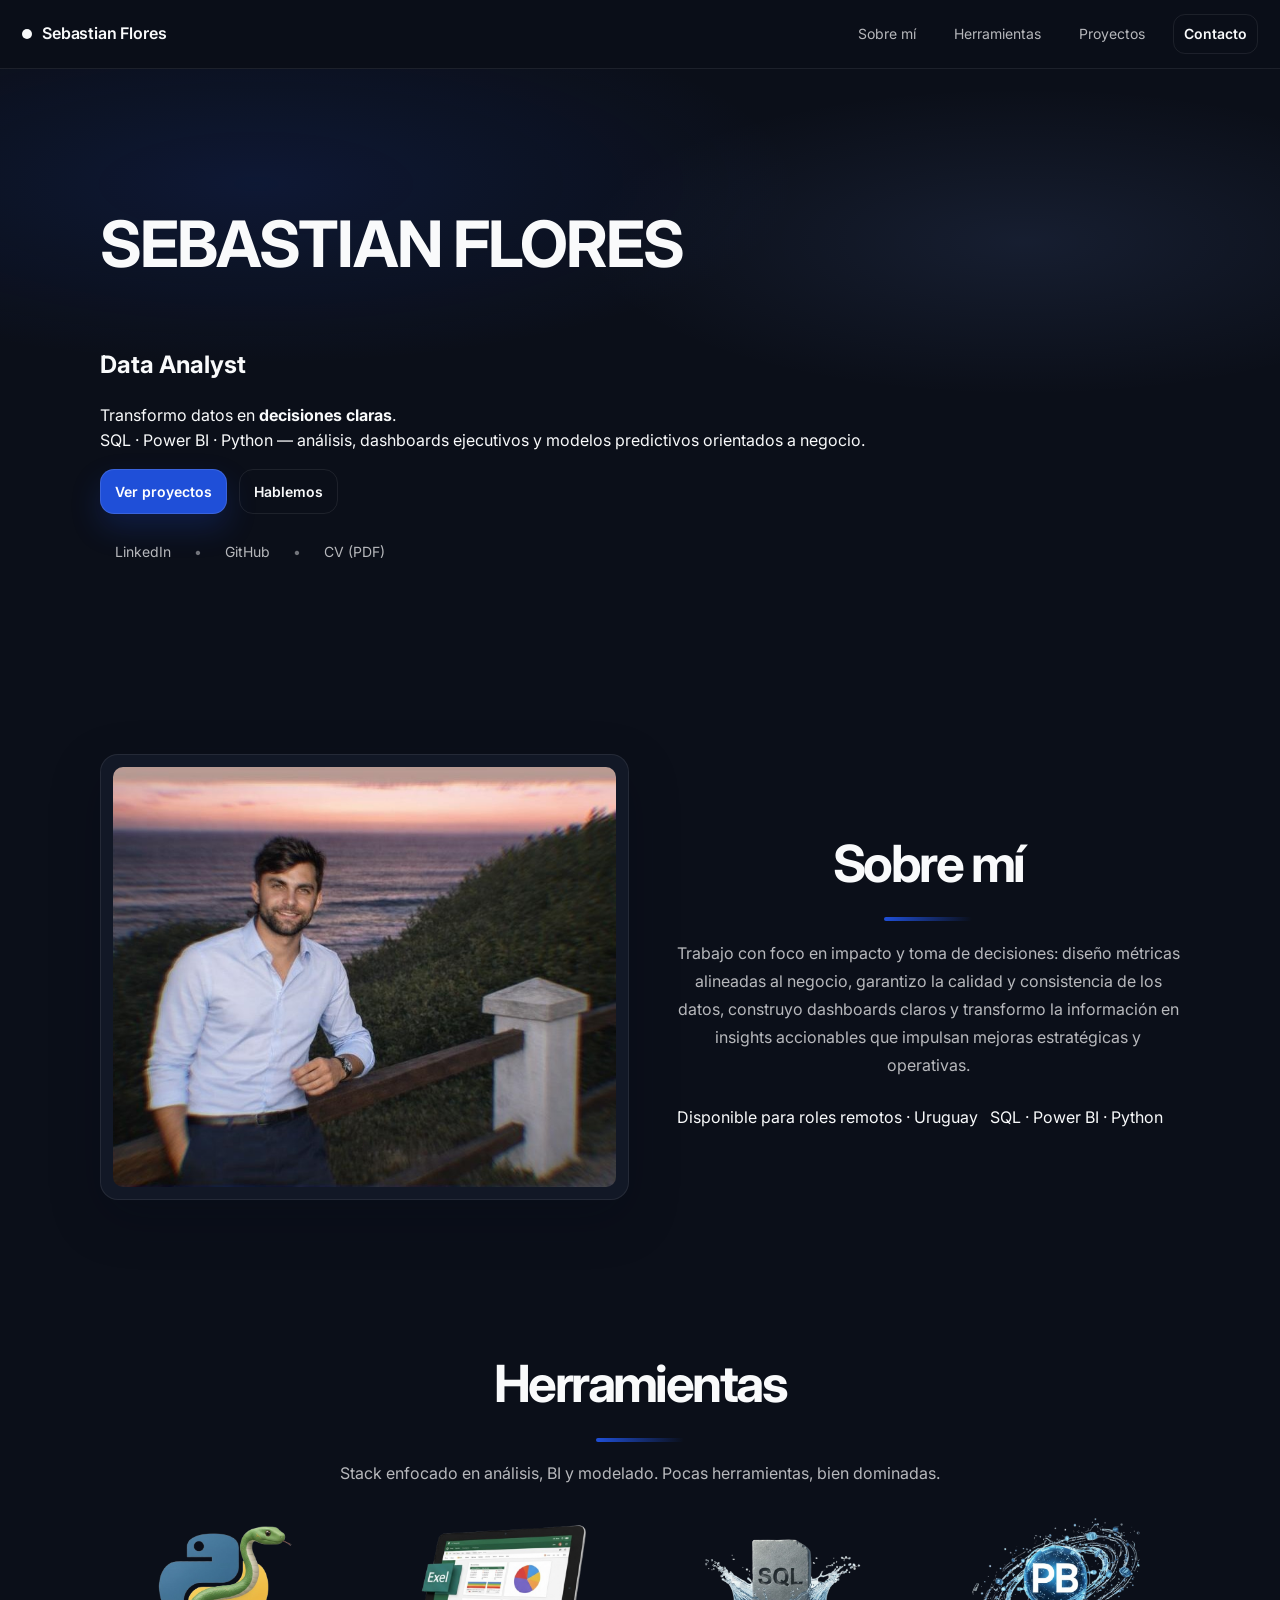
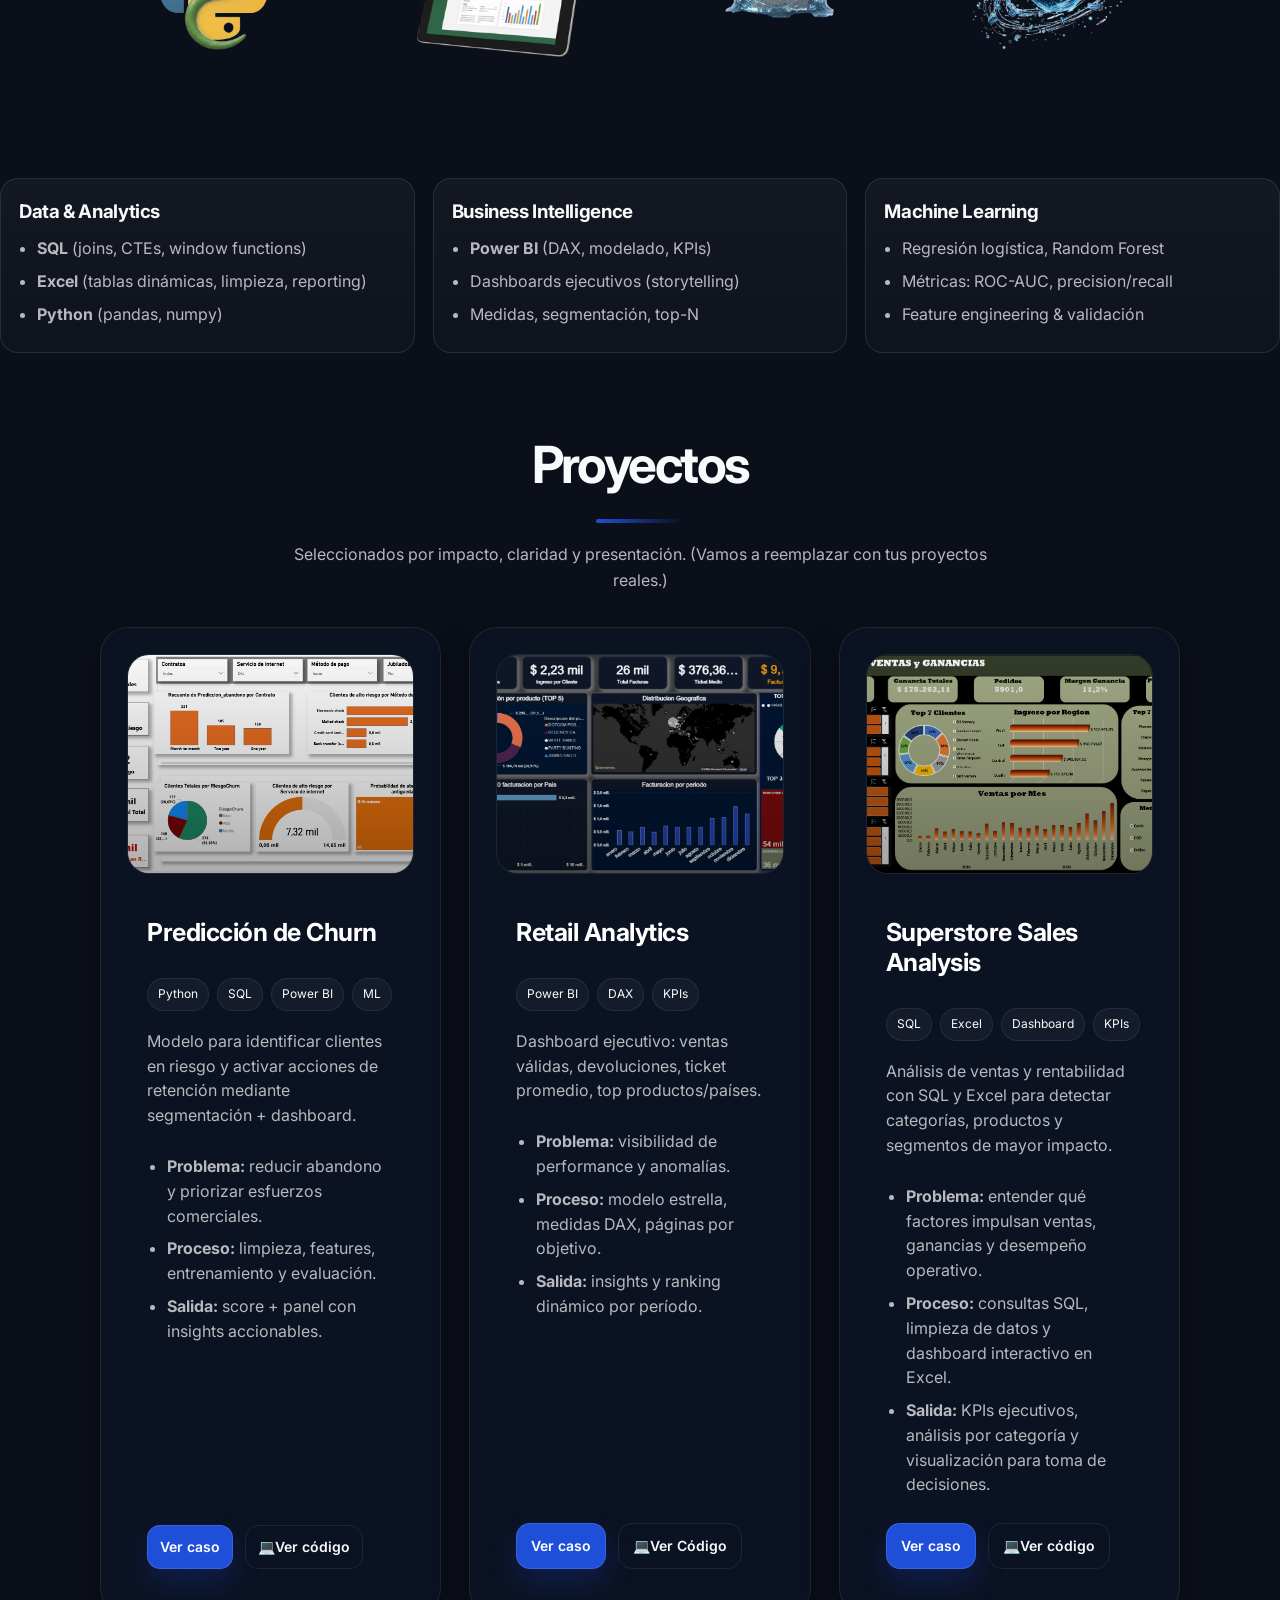
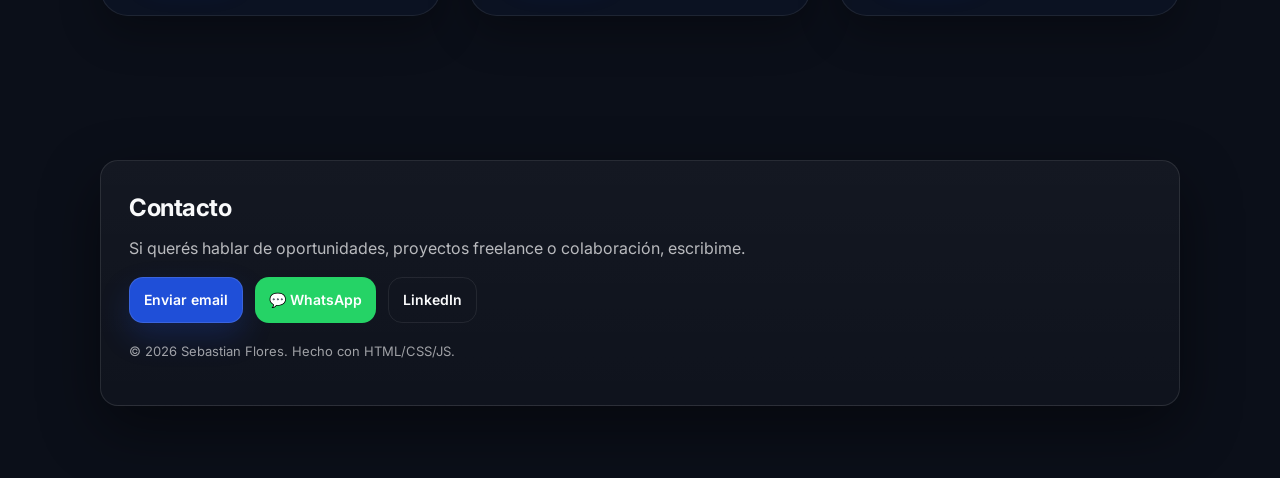
==== index.html @ 96245195 "Add files via upload" ====
<!doctype html>
<html lang="es">
<head>
  <meta charset="utf-8" />
  <meta name="viewport" content="width=device-width, initial-scale=1" />
  <title>Sebastian Flores | Data Analyst</title>
  <meta name="description" content="Portfolio de Data Analyst: SQL, Power BI, Python. Proyectos, dashboards y modelos." />

  <link rel="preconnect" href="https://fonts.googleapis.com">
  <link rel="preconnect" href="https://fonts.gstatic.com" crossorigin>
  <!-- Tipografía estilo minimal (similar vibe a naledi) -->
  <link href="https://fonts.googleapis.com/css2?family=Inter:wght@300;400;500;600;700&display=swap" rel="stylesheet">

  <link rel="stylesheet" href="./styles.css" />
</head>

<body>
  <!-- Top bar minimal -->
  <header class="topbar">
    <a class="brand" href="#top" aria-label="Inicio">
      <span class="brand-dot"></span>
      <span>Sebastian Flores</span>
    </a>

    <nav class="nav" aria-label="Navegación principal">
      <a href="#about-more">Sobre mí</a>
      <a href="#tools">Herramientas</a>
      <a href="#projects">Proyectos</a>
      <a class="btn btn--ghost" href="#contact">Contacto</a>
    </nav>

    <button class="menu-btn" aria-label="Abrir menú" aria-expanded="false">
      <span></span><span></span><span></span>
    </button>
  </header>

  <!-- Mobile menu -->
  <div class="mobile-nav" hidden>
    <a href="#about">Sobre mí</a>
    <a href="#tools">Herramientas</a>
    <a href="#projects">Proyectos</a>
    <a href="#contact">Contacto</a>
  </div>

  <main id="top">
    <!-- HERO -->
  <!-- HERO INTRO -->
<section class="section hero hero-intro" id="about">
  <div class="container reveal hero-intro-wrap">
    <h1 class="hero-name">SEBASTIAN FLORES</h1>
    <h2 class="hero-role">Data Analyst</h2>

    <p class="hero-desc">
      Transformo datos en <strong>decisiones claras</strong>.<br>
      SQL · Power BI · Python — análisis, dashboards ejecutivos y modelos predictivos orientados a negocio.
    </p>

    <div class="cta">
      <a class="btn btn--primary" href="#projects">Ver proyectos</a>
      <a class="btn btn--ghost" href="#contact">Hablemos</a>
    </div>

    <div class="links">
      <a class="link" href="https://www.linkedin.com/" target="_blank" rel="noreferrer">LinkedIn</a>
      <span class="dot">•</span>
      <a class="link" href="https://github.com/sebastianflores-data" target="_blank" rel="noreferrer">GitHub</a>
      <span class="dot">•</span>
      <a class="link" href="#" target="_blank" rel="noreferrer">CV (PDF)</a>
    </div>
  </div>
</section>

<!-- ABOUT (texto izquierda / foto derecha) -->
<section class="section about-split" id="about-more">
  <div class="container about-grid">
    <div class="about-media reveal">
      <div class="photo-frame">
        <img src="./assets/profile.jpg" alt="Foto de Sebastian Flores" loading="lazy" />
      </div>
    </div>

    <div class="about-copy reveal">
      <div class="section-head">
        <h2>Sobre mí</h2>
        <p>
          Trabajo con foco en impacto y toma de decisiones: diseño métricas alineadas al negocio,
          garantizo la calidad y consistencia de los datos, construyo dashboards claros
          y transformo la información en insights accionables que impulsan mejoras estratégicas y operativas.
        </p>
      </div>

      <div class="about-badges">
        <span class="pill">Disponible para roles remotos · Uruguay</span>
        <span class="pill">SQL · Power BI · Python</span>
      </div>
    </div>
  </div>
</section>


    <!-- TOOLS -->
   <section class="section" id="tools">
  <div class="container">

    <div class="section-head reveal">
      <h2>Herramientas</h2>
      <p>Stack enfocado en análisis, BI y modelado. Pocas herramientas, bien dominadas.</p>
    <!-- Logos alineados (fila) -->
<div class="tools-logos reveal">
  <div class="tool-item">
    <img src="./assets/tools/python.png" alt="Python">
    <span class="tooltip">Python</span>
  </div>

  <div class="tool-item">
    <img src="./assets/tools/excel.png" alt="Excel">
    <span class="tooltip">Excel</span>
  </div>

  <div class="tool-item">
    <img src="./assets/tools/sql.png" alt="SQL">
    <span class="tooltip">SQL</span>
  </div>

  <div class="tool-item">
    <img src="./assets/tools/powerbi.png" alt="Power BI">
    <span class="tooltip">Power BI</span>
  </div>
</div>


      <!-- Tus cards actuales van acá tal cual -->
    </div>

  </div>
</section>
        </div>

        <div class="grid tools-grid">
          <div class="card reveal">
            <h3>Data & Analytics</h3>
            <ul class="bullets">
              <li><strong>SQL</strong> (joins, CTEs, window functions)</li>
              <li><strong>Excel</strong> (tablas dinámicas, limpieza, reporting)</li>
              <li><strong>Python</strong> (pandas, numpy)</li>
            </ul>
          </div>

          <div class="card reveal">
            <h3>Business Intelligence</h3>
            <ul class="bullets">
              <li><strong>Power BI</strong> (DAX, modelado, KPIs)</li>
              <li>Dashboards ejecutivos (storytelling)</li>
              <li>Medidas, segmentación, top-N</li>
            </ul>
          </div>

          <div class="card reveal">
            <h3>Machine Learning</h3>
            <ul class="bullets">
              <li>Regresión logística, Random Forest</li>
              <li>Métricas: ROC-AUC, precision/recall</li>
              <li>Feature engineering & validación</li>
            </ul>
          </div>
        </div>
      </div>
    </section>

    <!-- PROJECTS -->
    <section class="section" id="projects">
      <div class="container">
        <div class="section-head reveal">
          <h2>Proyectos</h2>
          <p>Seleccionados por impacto, claridad y presentación. (Vamos a reemplazar con tus proyectos reales.)</p>
        </div>

        <div class="grid projects-grid">
          <!-- Proyecto 1 -->
          <article class="project reveal">
            <div class="project-thumb">
             <img src="./assets/img/churn-dashboard.png" alt="Dashboard churn analysis">

             <div class="thumb-overlay"></div>
            </div>
            <div class="project-body">
             <div class="project-top">
              <h3>Predicción de Churn</h3>
              <div class="tags">
                <span class="tag">Python</span>
                <span class="tag">SQL</span>
                <span class="tag">Power BI</span>
                <span class="tag">ML</span>
              </div>
            </div>

            <p class="project-desc">
              Modelo para identificar clientes en riesgo y activar acciones de retención mediante segmentación + dashboard.
            </p>

            <ul class="project-bullets">
              <li><strong>Problema:</strong> reducir abandono y priorizar esfuerzos comerciales.</li>
              <li><strong>Proceso:</strong> limpieza, features, entrenamiento y evaluación.</li>
              <li><strong>Salida:</strong> score + panel con insights accionables.</li>
            </ul>
<div class="project-actions">

  <a class="btn btn--primary btn--small"
     href="./churn-case.html">
     Ver caso
  </a>

  <a class="btn btn--ghost btn--small"
     href="https://github.com/sebastianflores-data/churn-prediction-analysis/blob/main/projects/churn/churn-prediction-analysis%20(1).ipynb"
     target="_blank"
     rel="noreferrer">
     💻Ver código
  </a>

</div>
</article>

          <!-- Proyecto 2 -->
          <article class="project reveal">
            <div class="project-thumb">
             <img src="./assets/img/retail-dashboard.png" alt="Dashboard retail-online">

             <div class="thumb-overlay"></div>
            </div>
            <div class="project-body">
             <div class="project-top">
              <h3>Retail Analytics</h3>
              <div class="tags">
                <span class="tag">Power BI</span>
                <span class="tag">DAX</span>
                <span class="tag">KPIs</span>
              </div>
            </div>

            <p class="project-desc">
              Dashboard ejecutivo: ventas válidas, devoluciones, ticket promedio, top productos/países.
            </p>

            <ul class="project-bullets">
              <li><strong>Problema:</strong> visibilidad de performance y anomalías.</li>
              <li><strong>Proceso:</strong> modelo estrella, medidas DAX, páginas por objetivo.</li>
              <li><strong>Salida:</strong> insights y ranking dinámico por período.</li>
            </ul>

            <div class="project-actions">
             <a class="btn btn--primary" 
             href="./retail-online.html">Ver caso</a>

             <a class="btn btn--ghost" 
             href="https://github.com/sebastianflores-data/retail-online-analysis/blob/main/notebook/retail-online.ipynb" 
             target="_blank" 
             rel="noreferrer">💻Ver Código</a>
            </div>
          </article>

          <!-- Proyecto 3 -->
<article class="project reveal">
  <div class="project-thumb">
    <img src="./assets/img/superstore-dashboard.png" alt="Dashboard ventas superstore">

    <div class="thumb-overlay"></div>
  </div>
  <div class="project-body">
    <div class="project-top">
      <h3>Superstore Sales Analysis</h3>
      <div class="tags">
        <span class="tag">SQL</span>
        <span class="tag">Excel</span>
        <span class="tag">Dashboard</span>
        <span class="tag">KPIs</span>
      </div>
    </div>

    <p class="project-desc">
      Análisis de ventas y rentabilidad con SQL y Excel para detectar categorías, productos y segmentos de mayor impacto.
    </p>

    <ul class="project-bullets">
      <li><strong>Problema:</strong> entender qué factores impulsan ventas, ganancias y desempeño operativo.</li>
      <li><strong>Proceso:</strong> consultas SQL, limpieza de datos y dashboard interactivo en Excel.</li>
      <li><strong>Salida:</strong> KPIs ejecutivos, análisis por categoría y visualización para toma de decisiones.</li>
    </ul>

    <div class="project-actions">
      <a class="btn btn--primary" href="./superstore.html">Ver caso</a>
      <a class="btn btn--ghost" 
      href="https://github.com/sebastianflores-data/superstore-sales-analysis/blob/main/sql/superstore_analysis.sql" 
      target="_blank" 
      rel="noreferrer">💻Ver código</a>
    </div>
  </div>
</article>
        </div>
      </div>
    </section>

    <!-- CONTACT -->
    <section class="section" id="contact">
      <div class="container">
        <div class="contact-card reveal">
          <h2>Contacto</h2>
          <p>
            Si querés hablar de oportunidades, proyectos freelance o colaboración, escribime.
          </p>

          <div class="contact-actions">
            <!-- Reemplazá por tu correo -->
            <a class="btn btn--primary"
              href="https://mail.google.com/mail/?view=cm&fs=1&to=sebastianfloresdata@gmail.com&subject=Consulta%20sobre%20tu%20portfolio"
              target="_blank">
              Enviar email
            </a>
            <a class="btn btn--whatsapp" 
             href="https://wa.me/59891094016?text=Hola%20Sebastian,%20vi%20tu%20portfolio%20y%20quiero%20contactarte" 
             target="_blank">
             💬 WhatsApp
            </a>  

            <a class="btn btn--ghost" 
            href="https://www.linkedin.com/"
             target="_blank" rel="noreferrer">LinkedIn</a>
          </div>

          <p class="fineprint">
            © <span id="year"></span> Sebastian Flores. Hecho con HTML/CSS/JS.
          </p>
        </div>
      </div>
    </section>
  </main>

  <script src="./script.js"></script>
</body>
</html>
---- styles.css ----
/* =========================
   THEME / TOKENS
========================= */
:root{
  --bg-main: #0B0F19;
  --bg-card: #121826;

  --text-main: #F9FAFB;
  --text-muted: rgba(249,250,251,.72);

  --border-soft: rgba(255,255,255,.08);

  --primary: #1F4FD8;
  --accent: #7AA2FF;

  --shadow: 0 18px 50px rgba(2,6,23,.25);
  --radius: 18px;
  --max: 1080px;
}

/* =========================
   BASE
========================= */
*{ box-sizing: border-box; }

html{ scroll-behavior: smooth; }

body{
  margin: 0;
  font-family: Inter, system-ui, sans-serif;
  background: var(--bg-main);
  color: var(--text-main);
  line-height: 1.55;
}

a{ color: inherit; text-decoration: none; }
a:hover{ opacity: .9; }

/* =========================
   LAYOUT
========================= */
.container{
  width: min(var(--max), calc(100% - 48px));
  margin: 0 auto;
}

.section{ padding: 72px 0; }

.section-head{
  margin-bottom: 20px;
}

.section-head p{
  margin: 0;
  margin-top: 6px;
  color: var(--text-muted);
  max-width: 70ch;
}

/* =========================
   TOPBAR / NAV (DARK GLASS)
========================= */
.topbar{
  position: sticky;
  top: 0;
  z-index: 1000;

  backdrop-filter: blur(10px);
  background: rgba(11, 15, 25, .78);
  border-bottom: 1px solid var(--border-soft);

  display: flex;
  align-items: center;
  justify-content: space-between;
  padding: 14px 22px;
}

.brand{
  display: inline-flex;
  align-items: center;
  gap: 10px;
  font-weight: 600;
  letter-spacing: -0.01em;
}

.brand-dot{
  width: 10px;
  height: 10px;
  border-radius: 999px;
  background: var(--text-main);
  display: inline-block;
}

.nav{
  display: flex;
  align-items: center;
  gap: 18px;
  font-size: 14px;
  color: var(--text-muted);
}

.nav a{
  padding: 8px 10px;
  border-radius: 12px;
}

.nav a:hover{
  background: rgba(255,255,255,.06);
  color: var(--text-main);
}

.menu-btn{
  display: none;
  background: transparent;
  border: 0;
  padding: 8px;
  border-radius: 12px;
}
.menu-btn:hover{ background: rgba(255,255,255,.06); }
.menu-btn span{
  display: block;
  width: 22px;
  height: 2px;
  background: var(--text-main);
  margin: 4px 0;
  border-radius: 4px;
}

/* Mobile nav */
.mobile-nav{
  position: sticky;
  top: 58px;
  z-index: 999;

  background: rgba(11, 15, 25, .92);
  border-bottom: 1px solid var(--border-soft);
  padding: 10px 22px 18px;
}

.mobile-nav a{
  display: block;
  padding: 10px 10px;
  border-radius: 12px;
  color: var(--text-muted);
}

.mobile-nav a:hover{
  background: rgba(255,255,255,.06);
  color: var(--text-main);
}

/* =========================
   HERO
========================= */
.hero{
  padding-top: 72px;
  background:
    radial-gradient(900px 300px at 20% 20%, rgba(31,79,216,.14), transparent 60%),
    radial-gradient(800px 280px at 80% 30%, rgba(122,162,255,.10), transparent 55%);
}

.hero-grid{
  display: grid;
  grid-template-columns: 1.2fr .8fr;
  gap: 48px;
  align-items: center;
}

.kicker{
  margin: 0 0 10px;
  color: var(--text-muted);
  font-size: 14px;
  letter-spacing: 0.12em;
  text-transform: uppercase;
}

.headline{
  font-size: clamp(38px, 4.3vw, 58px);
  line-height: 1.05;
  letter-spacing: -0.04em;
  margin: 0 0 14px;
  color: var(--text-main);
}

.underline{
  text-decoration: underline;
  text-decoration-thickness: 6px;
  text-underline-offset: 6px;
  text-decoration-color: rgba(122,162,255,.35);
}

.subhead{
  margin: 0 0 22px;
  color: var(--text-muted);
  max-width: 60ch;
  font-size: 16px;
}

.cta{
  display: flex;
  gap: 12px;
  align-items: center;
  margin-bottom: 18px;
}

.links{
  display: inline-flex;
  align-items: center;
  gap: 10px;
  color: var(--text-muted);
  font-size: 14px;
}
.links .dot{ opacity: .6; }

/* Foto */
.photo-frame{
  background: var(--bg-card);
  border: 1px solid var(--border-soft);
  border-radius: var(--radius);
  padding: 12px;
  box-shadow: var(--shadow);
}

.photo-frame img{
  width: 100%;
  height: 320px;
  display: block;
  border-radius: calc(var(--radius) - 8px);
  object-fit: cover;
}

.hero-note{
  margin-top: 12px;
  color: var(--text-muted);
  font-size: 13px;
  text-align: center;
}

/* Texto estilo de trabajo (arreglado: antes estaba cortado) */
.work-style{
  margin: 10px auto 0;
  max-width: 42ch;
  color: var(--text-muted);
  font-size: 14px;
  line-height: 1.55;
}

/* =========================
   GRIDS
========================= */
.grid{
  display: grid;
  gap: 18px;
}

.tools-grid{ grid-template-columns: repeat(3, 1fr); }
.projects-grid{ grid-template-columns: repeat(3, 1fr); }

/* =========================
   CARDS / PROJECTS / CONTACT
========================= */
.card, .project, .contact-card{
  background: var(--bg-card);
  border: 1px solid var(--border-soft);
  border-radius: var(--radius);
  padding: 18px;
  box-shadow: none;
}

.card h3, .project h3{
  margin: 0 0 10px;
  letter-spacing: -0.02em;
  color: var(--text-main);
}

.bullets,
.project-bullets{
  margin: 0;
  padding-left: 18px;
  color: var(--text-muted);
}

.bullets li,
.project-bullets li{
  margin: 8px 0;
}

/* Projects */
.project-top{
  display: flex;
  align-items: flex-start;
  justify-content: space-between;
  gap: 12px;
}

.project-desc{
  margin: 10px 0 10px;
  color: var(--text-muted);
}

/* Tags */
.tags{
  display: flex;
  flex-wrap: wrap;
  gap: 8px;
  justify-content: flex-end;
}

.tag{
  font-size: 12px;
  padding: 6px 10px;
  border-radius: 999px;
  border: 1px solid var(--border-soft);
  color: var(--text-main);
  background: rgba(255,255,255,.04);
}

/* =========================
   BUTTONS
========================= */
.btn{
  display: inline-flex;
  align-items: center;
  justify-content: center;
  gap: 10px;
  padding: 11px 14px;
  border-radius: 14px;
  border: 1px solid var(--border-soft);
  font-weight: 600;
  font-size: 14px;
  color: var(--text-main);
  background: rgba(255,255,255,.03);
}

.btn--primary{
  background: var(--primary);
  color: #fff;
  border-color: rgba(255,255,255,.12);
  box-shadow: 0 14px 30px rgba(31,79,216,.22);
}
.btn--primary:hover{ filter: brightness(1.08); }

.btn--ghost{
  background: transparent;
  color: var(--text-main);
}
.btn--ghost:hover{ background: rgba(255,255,255,.06); }

.btn--small{
  padding: 10px 12px;
  border-radius: 13px;
}

.project-actions{
  display: flex;
  gap: 10px;
  flex-wrap: wrap;
}

/* Contact */
.contact-card{
  padding: 28px;
  box-shadow: 0 22px 60px rgba(0,0,0,.45);
}

.contact-card h2{
  margin: 0 0 10px;
  letter-spacing: -0.02em;
  color: var(--text-main);
}

.contact-card p{
  margin: 0 0 16px;
  color: var(--text-muted);
  max-width: 70ch;
}

.contact-actions{
  display: flex;
  gap: 12px;
  flex-wrap: wrap;
  margin-top: 8px;
}

.fineprint{
  margin-top: 18px !important;
  font-size: 13px;
  color: var(--text-muted);
  opacity: .85;
}

/* =========================
   TOOLS LOGOS + TOOLTIP
========================= */
.tools-logos{
  display: grid;
  grid-template-columns: repeat(4, 1fr);
  gap: 32px;
  align-items: center;

  /* evita que el tooltip se corte */
  overflow: visible;
}

/* Ajuste fino: menos aire entre logos y cards */
#tools .tools-logos{
  margin: 16px 0 10px !important;
}

#tools .tools-grid{
  margin-top: 0 !important;
}

.tool-item{
  position: relative;
  display: inline-flex;
  justify-content: center;
  align-items: center;
  transition: opacity .25s ease, transform .25s ease;
}

.tool-item img{
  max-width: 170px;
  transition: transform .25s ease;
}

/* hover general: baja todos */
.tools-logos:hover .tool-item{ opacity: .35; }

/* hover activo */
.tools-logos .tool-item:hover{ opacity: 1; }
.tools-logos .tool-item:hover img{ transform: scale(1.04); }

/* Tooltip (si tenés <span class="tooltip">...</span>) */
.tooltip{
  position: absolute;
  bottom: -46px;
  padding: 6px 12px;
  font-size: 13px;
  font-weight: 500;
  color: #ffffff;
  background-color: rgba(15, 23, 42, 0.95);
  border-radius: 8px;
  white-space: nowrap;

  opacity: 0;
  transform: translateY(-6px);
  pointer-events: none;

  transition: opacity .25s ease, transform .25s ease;
}

.tooltip::after{
  content: "";
  position: absolute;
  top: -6px;
  left: 50%;
  transform: translateX(-50%);
  border-width: 6px;
  border-style: solid;
  border-color: transparent transparent rgba(15, 23, 42, 0.95) transparent;
}

.tool-item:hover .tooltip{
  opacity: 1;
  transform: translateY(0);
}

/* =========================
   REVEAL ANIMATION
========================= */
.reveal{
  opacity: 0;
  transform: translateY(12px);
  transition: opacity .6s ease, transform .6s ease;
}

.reveal.is-visible{
  opacity: 1;
  transform: translateY(0);
}

/* =========================
   RESPONSIVE
========================= */
@media (max-width: 980px){
  .hero-grid{ grid-template-columns: 1fr; }
  .tools-grid{ grid-template-columns: 1fr; }
  .projects-grid{ grid-template-columns: 1fr; }
  .nav{ display: none; }
  .menu-btn{ display: inline-block; }
}

@media (max-width: 900px){
  .tools-logos{
    grid-template-columns: repeat(2, 1fr);
    gap: 28px;
  }
}

@media (max-width: 520px){
  .tools-logos{ grid-template-columns: 1fr; }
}

/* ===================================
 CARDS -- LUZ Y BORDE SUTIL
   ================================== */
/* Cards premium */
.card, .project, .contact-card{
  background: linear-gradient(
    180deg,
    rgba(255,255,255,.04),
    rgba(255,255,255,.02)
  );
  border: 1px solid rgba(255,255,255,.10);
}

.card:hover, .project:hover{
  border-color: rgba(122,162,255,.22);
}

/* ====================================
 ACENTO EN TITULOS
 =====================================*/
 /* Línea de acento en títulos */
.section-head h2::after{
  content: "";
  display: block;
  width: min(520px, 62%);
  height: 2px;
  margin: 18px auto 0;
  border-radius: 999px;
  background: linear-gradient(
    90deg,
    transparent,
    rgba(31,79,216,.9),
    transparent
  );
}

/* =========================
   SECTION TITLES (centrados + línea azul)
========================= */
.section-head{
  text-align: center;
  margin-bottom: 34px;
}

.section-head h2{
  margin: 0;
  font-size: clamp(36px, 4vw, 56px);
  letter-spacing: -0.03em;
  color: var(--text-main);
}

/* Línea azul centrada debajo del título */
.section-head h2::after{
  content: "";
  display: block;
  width: 88px;
  height: 4px;
  margin: 14px auto 0;
  border-radius: 999px;
  background: linear-gradient(90deg, var(--primary), rgba(31,79,216,0));
}

/* Texto descriptivo bajo el título */
.section-head p{
  margin: 18px auto 0;
  max-width: 70ch;
  color: var(--text-muted);
  font-size: 16px;
  line-height: 1.65;
}
/* =========================
   SWAP DE TAMAÑOS (FIX)
========================= */

/* 1️⃣ Nombre principal MÁS CHICO (como títulos de sección) */
.hero-name{
  font-size: clamp(40px, 5vw, 72px);
  letter-spacing: -0.03em;
}

/* 2️⃣ Títulos de sección MÁS GRANDES (como hero anterior) */
.section-head h2{
  font-size: clamp(36px, 4vw, 56px);
  letter-spacing: -0.05em;
}

/* IMAGEN de Proyecto 1 */
.project{
  background: rgba(13, 19, 35, 0.92);
  border: 1px solid rgba(255,255,255,0.08);
  border-radius: 28px;
  padding: 26px;
  overflow: hidden;
  box-shadow: 0 18px 40px rgba(0,0,0,0.28);
  transition: transform 0.3s ease, box-shadow 0.3s ease;
}

.project:hover{
  transform: translateY(-4px);
  box-shadow: 0 24px 50px rgba(0,0,0,0.35);
}

.project-thumb{
  position: relative;
  width: 100%;
  height: 220px;
  border-radius: 22px;
  overflow: hidden;
  margin-bottom: 22px;
  border: 1px solid rgba(255,255,255,0.08);
  background: #0b1220;
}

.project-thumb img{
  width: 100%;
  height: 100%;
  object-fit: cover;
  display: block;
  transition: transform 0.45s ease;
}

.project:hover .project-thumb img{
  transform: scale(1.05);
}

.thumb-overlay{
  position: absolute;
  inset: 0;
  background: linear-gradient(
    to bottom,
    rgba(0,0,0,0.03) 0%,
    rgba(0,0,0,0.18) 55%,
    rgba(0,0,0,0.32) 100%
  );
  pointer-events: none;
}

.project-body{
  display: flex;
  flex-direction: column;
  gap: 18px;
}

.project-top{
  display: flex;
  justify-content: space-between;
  align-items: flex-start;
  gap: 18px;
  flex-wrap: wrap;
}

.project-top h3{
  margin: 0;
  font-size: 1.15rem;
  line-height: 1.2;
}

.project-body p{
  margin: 0;
}

.project-body ul{
  margin: 0;
  padding-left: 20px;
}

.project-actions{
  display: flex;
  gap: 14px;
  flex-wrap: wrap;
  margin-top: 6px;
}
.project {
  display: flex;
  flex-direction: column;
  height: 100%;
}
.tags {
  display: flex;
  gap: 8px;
  flex-wrap: nowrap; /* 🔥 CLAVE: evita salto de línea */
}

/* =============== RETAIL CASE PAGE =============== */

.retail-case-page {
  background:
    radial-gradient(circle at top left, rgba(45, 99, 255, 0.16), transparent 28%),
    radial-gradient(circle at top right, rgba(0, 193, 255, 0.10), transparent 22%),
    linear-gradient(180deg, #031126 0%, #06152d 45%, #061120 100%);
  color: #edf2ff;
}

.back-link {
  display: inline-flex;
  align-items: center;
  gap: 8px;
  color: #f3f6ff;
  text-decoration: none;
  border: 1px solid rgba(255,255,255,0.12);
  padding: 14px 22px;
  border-radius: 20px;
  background: rgba(255,255,255,0.03);
  transition: 0.25s ease;
}

.back-link:hover {
  border-color: rgba(255,255,255,0.22);
  background: rgba(255,255,255,0.06);
}

.retail-case {
  padding-top: 110px;
  padding-bottom: 80px;
}

.retail-hero {
  padding: 28px 0 24px;
}

.retail-hero__grid {
  display: grid;
  grid-template-columns: 1.35fr 0.8fr;
  gap: 28px;
  align-items: stretch;
}

.retail-hero__content,
.retail-hero__panel,
.summary-card,
.dataset-main-card,
.mini-panel,
.process-card,
.dashboard-image-card,
.dashboard-text-card,
.insight-card,
.impact-card,
.deliverables-card,
.retail-kpi-card {
  background: linear-gradient(180deg, rgba(10,23,49,0.92) 0%, rgba(7,18,39,0.96) 100%);
  border: 1px solid rgba(255,255,255,0.08);
  box-shadow: 0 18px 50px rgba(0,0,0,0.22);
}

.retail-hero__content {
  border-radius: 28px;
  padding: 42px;
}

.retail-hero__content h1 {
  font-size: clamp(2.8rem, 5vw, 5rem);
  line-height: 0.95;
  margin: 14px 0 22px;
  letter-spacing: -0.04em;
  color: #f7f9ff;
}

.retail-lead {
  font-size: 1.32rem;
  line-height: 1.75;
  color: #bfd0f1;
  max-width: 900px;
  margin-bottom: 30px;
}

.section-kicker {
  font-size: 0.95rem;
  text-transform: uppercase;
  letter-spacing: 0.12em;
  color: #8fb8ff;
  font-weight: 700;
  margin-bottom: 8px;
}

.stack-chips {
  display: flex;
  flex-wrap: wrap;
  gap: 12px;
  margin-bottom: 28px;
}

.stack-chips span {
  display: inline-flex;
  align-items: center;
  justify-content: center;
  padding: 12px 18px;
  border-radius: 999px;
  background: rgba(255,255,255,0.06);
  border: 1px solid rgba(255,255,255,0.10);
  color: #f4f7ff;
  font-weight: 600;
}

.retail-hero__actions,
.deliverables-actions {
  display: flex;
  flex-wrap: wrap;
  gap: 14px;
}

.retail-hero__panel {
  border-radius: 28px;
  padding: 22px;
  display: flex;
  flex-direction: column;
  gap: 18px;
}

.info-box {
  border-radius: 22px;
  padding: 26px;
  background: rgba(255,255,255,0.03);
  border: 1px solid rgba(255,255,255,0.08);
}

.info-box h3 {
  color: #ffffff;
  margin-bottom: 12px;
  font-size: 1.35rem;
}

.info-box p {
  color: #bfd0f1;
  line-height: 1.8;
}

.retail-kpis {
  padding: 10px 0 30px;
}

.retail-kpi-grid {
  display: grid;
  grid-template-columns: repeat(6, 1fr);
  gap: 16px;
}

.retail-kpi-card {
  border-radius: 22px;
  padding: 22px 20px;
  min-height: 120px;
  display: flex;
  flex-direction: column;
  justify-content: space-between;
}

.retail-kpi-card strong {
  font-size: 2rem;
  color: #ffffff;
  letter-spacing: -0.03em;
}

.retail-kpi-label {
  color: #9cb3dd;
  font-size: 0.95rem;
  font-weight: 600;
}

.retail-kpi-card--accent {
  border-color: rgba(255, 179, 0, 0.28);
  box-shadow: 0 18px 55px rgba(255, 166, 0, 0.10);
}

.retail-kpi-card--accent strong {
  color: #ffbe3d;
}

.retail-section {
  padding: 34px 0;
}

.retail-section--soft {
  position: relative;
}

.retail-section__header {
  margin-bottom: 24px;
}

.retail-section__header h2 {
  font-size: clamp(2rem, 3vw, 3rem);
  line-height: 1.05;
  color: #f7f9ff;
  margin: 0;
}

.retail-summary-grid {
  display: grid;
  grid-template-columns: repeat(3, 1fr);
  gap: 18px;
}

.summary-card {
  border-radius: 24px;
  padding: 28px;
}

.summary-card h3,
.dataset-main-card h3,
.mini-panel h3,
.process-card h3,
.dashboard-text-card h3,
.insight-card h3,
.impact-card h3,
.deliverables-col h2 {
  color: #ffffff;
  margin-bottom: 12px;
}

.summary-card p,
.dataset-main-card p,
.mini-panel li,
.process-card p,
.dashboard-text-card p,
.dashboard-text-card li,
.insight-card p,
.impact-card p {
  color: #bfd0f1;
  line-height: 1.8;
}

.dataset-layout {
  display: grid;
  grid-template-columns: 1.2fr 0.8fr;
  gap: 18px;
}

.dataset-main-card {
  border-radius: 24px;
  padding: 30px;
}

.dataset-stats {
  display: grid;
  grid-template-columns: repeat(2, 1fr);
  gap: 14px;
  margin-top: 24px;
}

.dataset-stats div {
  padding: 18px;
  border-radius: 18px;
  background: rgba(255,255,255,0.04);
  border: 1px solid rgba(255,255,255,0.08);
}

.dataset-stats span {
  display: block;
  color: #96add8;
  font-size: 0.92rem;
  margin-bottom: 8px;
}

.dataset-stats strong {
  font-size: 1.5rem;
  color: #ffffff;
}

.dataset-side {
  display: grid;
  gap: 18px;
}

.mini-panel {
  border-radius: 24px;
  padding: 28px;
}

.mini-panel ul,
.dashboard-text-card ul {
  padding-left: 18px;
  margin: 0;
}

.process-grid {
  display: grid;
  grid-template-columns: repeat(3, 1fr);
  gap: 18px;
}

.process-card {
  border-radius: 24px;
  padding: 28px;
  position: relative;
  overflow: hidden;
}

.process-step {
  display: inline-flex;
  width: 44px;
  height: 44px;
  border-radius: 14px;
  align-items: center;
  justify-content: center;
  margin-bottom: 16px;
  background: linear-gradient(135deg, #2a66ff, #35d0ff);
  color: #fff;
  font-weight: 800;
}

.dashboard-showcase {
  display: grid;
  grid-template-columns: 1.15fr 0.85fr;
  gap: 18px;
  align-items: stretch;
}

.dashboard-image-card,
.dashboard-text-card {
  border-radius: 26px;
  padding: 24px;
}

.dashboard-preview {
  width: 100%;
  display: block;
  border-radius: 18px;
  border: 1px solid rgba(255,255,255,0.08);
}

.insights-grid {
  display: grid;
  grid-template-columns: repeat(3, 1fr);
  gap: 18px;
}

.insight-card {
  border-radius: 24px;
  padding: 28px;
  min-height: 220px;
}

.impact-grid {
  display: grid;
  grid-template-columns: repeat(4, 1fr);
  gap: 18px;
}

.impact-card {
  border-radius: 24px;
  padding: 28px;
}

.deliverables-card {
  border-radius: 28px;
  padding: 34px;
  display: grid;
  grid-template-columns: 1fr 1fr;
  gap: 24px;
}

.stack-chips--bottom {
  margin-bottom: 0;
}

@media (max-width: 1200px) {
  .retail-kpi-grid {
    grid-template-columns: repeat(3, 1fr);
  }

  .impact-grid {
    grid-template-columns: repeat(2, 1fr);
  }

  .insights-grid {
    grid-template-columns: repeat(2, 1fr);
  }
}

@media (max-width: 980px) {
  .retail-hero__grid,
  .retail-summary-grid,
  .dataset-layout,
  .process-grid,
  .dashboard-showcase,
  .deliverables-card {
    grid-template-columns: 1fr;
  }

  .retail-hero__content,
  .retail-hero__panel,
  .summary-card,
  .dataset-main-card,
  .mini-panel,
  .process-card,
  .dashboard-image-card,
  .dashboard-text-card,
  .insight-card,
  .impact-card,
  .deliverables-card {
    border-radius: 22px;
  }
}

@media (max-width: 700px) {
  .retail-case {
    padding-top: 92px;
  }

  .retail-hero__content {
    padding: 30px 22px;
  }

  .retail-hero__content h1 {
    font-size: 2.6rem;
  }

  .retail-lead {
    font-size: 1.05rem;
  }

  .retail-kpi-grid,
  .dataset-stats,
  .insights-grid,
  .impact-grid {
    grid-template-columns: 1fr;
  }

  .back-link {
    padding: 12px 16px;
    font-size: 0.95rem;
  }
}
/*=====================PROYECTO 3 "SUPERSTORE"======================*/

.projects-grid {
  display: grid;
  grid-template-columns: repeat(3, 1fr);
  gap: 28px;
  align-items: stretch;
}

.project-card {
  display: flex;
  flex-direction: column;
  height: 100%;
  background: rgba(8, 18, 45, 0.92);
  border: 1px solid rgba(255,255,255,0.08);
  border-radius: 22px;
  overflow: hidden;
  box-shadow: 0 12px 30px rgba(0,0,0,0.28);
}

.project-image {
  width: 100%;
  height: 190px;
  object-fit: cover;
  display: block;
}

.project-body {
  display: flex;
  flex-direction: column;
  flex: 1;
  padding: 22px 20px 20px;
}

.project-body h3 {
  margin: 0 0 12px;
  font-size: 1.55rem;
  color: #ffffff;
}

.project-tags {
  display: flex;
  flex-wrap: wrap;
  gap: 8px;
  margin-bottom: 16px;
}

.project-tags span {
  padding: 6px 10px;
  border-radius: 999px;
  font-size: 0.78rem;
  color: #dbe7ff;
  border: 1px solid rgba(255,255,255,0.12);
  background: rgba(255,255,255,0.04);
}

.project-summary {
  color: #d8e2ff;
  line-height: 1.65;
  margin: 0 0 16px;
  min-height: 78px;
}

.project-points {
  margin: 0 0 22px;
  padding-left: 18px;
  color: #c9d8ff;
  line-height: 1.6;
}

.project-points li + li {
  margin-top: 10px;
}

.project-actions {
  margin-top: auto;
  display: flex;
  gap: 12px;
}

/*==========ALINEAMOS BOTONES==========*/
.project-body {
  display: flex;
  flex-direction: column;
  flex: 1;
}

.project-actions {
  margin-top: auto;
}

/*=================Estilo de PAGINA============*/
.project-page {
  background:
    radial-gradient(circle at top, rgba(38, 90, 255, 0.12), transparent 35%),
    #020817;
  min-height: 100vh;
  color: #e8eefc;
}

.project-hero {
  padding: 120px 0 28px;
}

.project-hero .container,
.project-cover .container {
  display: grid;
  grid-template-columns: 1fr 1fr;
  gap: 40px;
  align-items: center;
}
.project-section .container {
  width: min(1120px, 92%);
  margin: 0 auto;
}

.eyebrow {
  margin: 0 0 14px;
  font-size: 0.95rem;
  color: #8fb0ff;
  letter-spacing: 0.04em;
}

.project-hero h1 {
  margin: 0 0 18px;
  font-size: clamp(2.3rem, 5vw, 4rem);
  line-height: 1.05;
  color: #fff;
}

.project-intro {
  max-width: 760px;
  margin: 0 0 20px;
  color: #cfdcff;
  font-size: 1.08rem;
  line-height: 1.75;
}

.project-meta {
  display: flex;
  flex-wrap: wrap;
  gap: 10px;
}

.project-cover {
  padding: 10px 0 18px;
}

.project-cover-card {
  overflow: hidden;
  border-radius: 24px;
  border: 1px solid rgba(255,255,255,0.08);
  background: rgba(8, 18, 45, 0.88);
  box-shadow: 0 18px 40px rgba(0,0,0,0.28);
}

.project-cover-card img {
  width: 100%;
  max-width: 500px;
}

.project-section {
  padding: 18px 0;
}

.project-grid-two {
  display: grid;
  grid-template-columns: repeat(2, 1fr);
  gap: 22px;
}

.case-card {
  background: rgba(8, 18, 45, 0.88);
  border: 1px solid rgba(255,255,255,0.08);
  border-radius: 22px;
  padding: 26px 24px;
  box-shadow: 0 14px 34px rgba(0,0,0,0.22);
}

.case-card h2 {
  margin: 0 0 14px;
  font-size: 1.35rem;
  color: #fff;
}

.case-card h3 {
  margin: 0 0 8px;
  font-size: 1.03rem;
  color: #fff;
}

.case-card p,
.case-card li {
  color: #d8e2ff;
  line-height: 1.7;
}

.mini-grid {
  display: grid;
  grid-template-columns: repeat(3, 1fr);
  gap: 16px;
  margin-top: 18px;
}

.mini-card {
  border-radius: 18px;
  padding: 18px 16px;
  background: rgba(255,255,255,0.03);
  border: 1px solid rgba(255,255,255,0.06);
}

.mini-card ul,
.insight-list {
  margin: 0;
  padding-left: 18px;
}

.timeline {
  display: grid;
  gap: 18px;
}

.timeline-item {
  display: grid;
  grid-template-columns: 52px 1fr;
  gap: 16px;
  align-items: start;
}

.timeline-step {
  width: 42px;
  height: 42px;
  border-radius: 50%;
  display: inline-flex;
  align-items: center;
  justify-content: center;
  background: linear-gradient(135deg, #2a63ff, #5b8cff);
  color: #fff;
  font-weight: 700;
}

.kpi-grid {
  display: grid;
  grid-template-columns: repeat(3, 1fr);
  gap: 16px;
}

.kpi-card {
  background: rgba(255,255,255,0.03);
  border: 1px solid rgba(255,255,255,0.06);
  border-radius: 18px;
  padding: 18px;
}

.kpi-label {
  display: block;
  margin-bottom: 8px;
  color: #9eb9ff;
  font-size: 0.92rem;
}

.kpi-card strong {
  font-size: 1.6rem;
  color: #fff;
}

.deliverables {
  display: flex;
  flex-wrap: wrap;
  gap: 12px;
}

@media (max-width: 900px) {
  .project-grid-two,
  .mini-grid,
  .kpi-grid {
    grid-template-columns: 1fr;
  }

  .project-hero {
    padding-top: 100px;
  }
}
.hero-layout {
  display: grid;
  grid-template-columns: 1.2fr 1fr;
  gap: 60px;
  align-items: center;
}

.hero-left {
  display: flex;
  flex-direction: column;
  gap: 30px;
}

.hero-left h1 {
  font-size: clamp(3rem, 5vw, 5rem);
  line-height: 1.05;
  margin: 0;
  color: #fff;
}

.hero-image img {
  width: 100%;
  max-width: 700px;
  border-radius: 18px;
  box-shadow: 0 25px 60px rgba(0,0,0,0.5);
}

.hero-right {
  display: flex;
  flex-direction: column;
  gap: 20px;
}

.hero-right .project-intro {
  font-size: 1.1rem;
  line-height: 1.7;
  color: #cfdcff;
}
@media (max-width: 900px) {
  .hero-layout {
    grid-template-columns: 1fr;
  }

  .hero-image img {
    max-width: 100%;
  }
}
/* ===== SOBRE MI ===== */
.about-split{
  padding-top: 110px;
}

.about-grid{
  display: grid;
  grid-template-columns: 1.05fr 1fr;
  align-items: center;
  gap: 48px;
}

.about-media{
  display: flex;
  justify-content: flex-start;
}

.about-copy{
  display: flex;
  flex-direction: column;
  justify-content: center;
}

.about-copy .section-head{
  margin-bottom: 18px;
}

.about-copy .section-head h2{
  margin-bottom: 18px;
}

.about-copy .section-head p{
  max-width: 580px;
  line-height: 1.75;
}

.about-badges{
  display: flex;
  flex-wrap: wrap;
  gap: 12px;
  margin-top: 8px;
}

/* Foto */
.photo-frame{
  width: 100%;
  max-width: 680px;
  background: var(--bg-card);
  border: 1px solid var(--border-soft);
  border-radius: var(--radius);
  padding: 12px;
  box-shadow: var(--shadow);
}

.photo-frame img{
  width: 100%;
  height: 420px;
  display: block;
  border-radius: calc(var(--radius) - 8px);
  object-fit: cover;
  object-position: center top;
}

@media (max-width: 900px){
  .about-grid{
    grid-template-columns: 1fr;
    gap: 28px;
  }

  .about-media{
    order: 1;
  }

  .about-copy{
    order: 2;
  }

  .photo-frame{
    max-width: 100%;
  }

  .photo-frame img{
    height: 320px;
  }
}
/*================WATSSAP===============*/
.btn--whatsapp{
  background: #25D366;
  color: #fff;
  border: none;
}

.btn--whatsapp:hover{
  background: #1ebe5d;
  transform: translateY(-1px);
  box-shadow: 0 8px 20px rgba(37, 211, 102, 0.25);
}
/*=================Botones (linkedin,github,cv)============*/
.links{
  display: flex;
  gap: 8px;
  align-items: center;
}

/* Estilo base */
.link{
  color: var(--text-muted);
  text-decoration: none;
  padding: 8px 14px;
  border-radius: 8px;
  transition: all 0.25s ease;
  border: 1px solid transparent;
}

/* HOVER BIEN VISIBLE */
.link:hover{
  color: #fff;
  background: #4f8dff67;
  border: 1px solid #4f8dff8b;
  box-shadow: 0 8px 25px rgba(79, 103, 255, 0.13);
  transform: translateY(-2px);
}
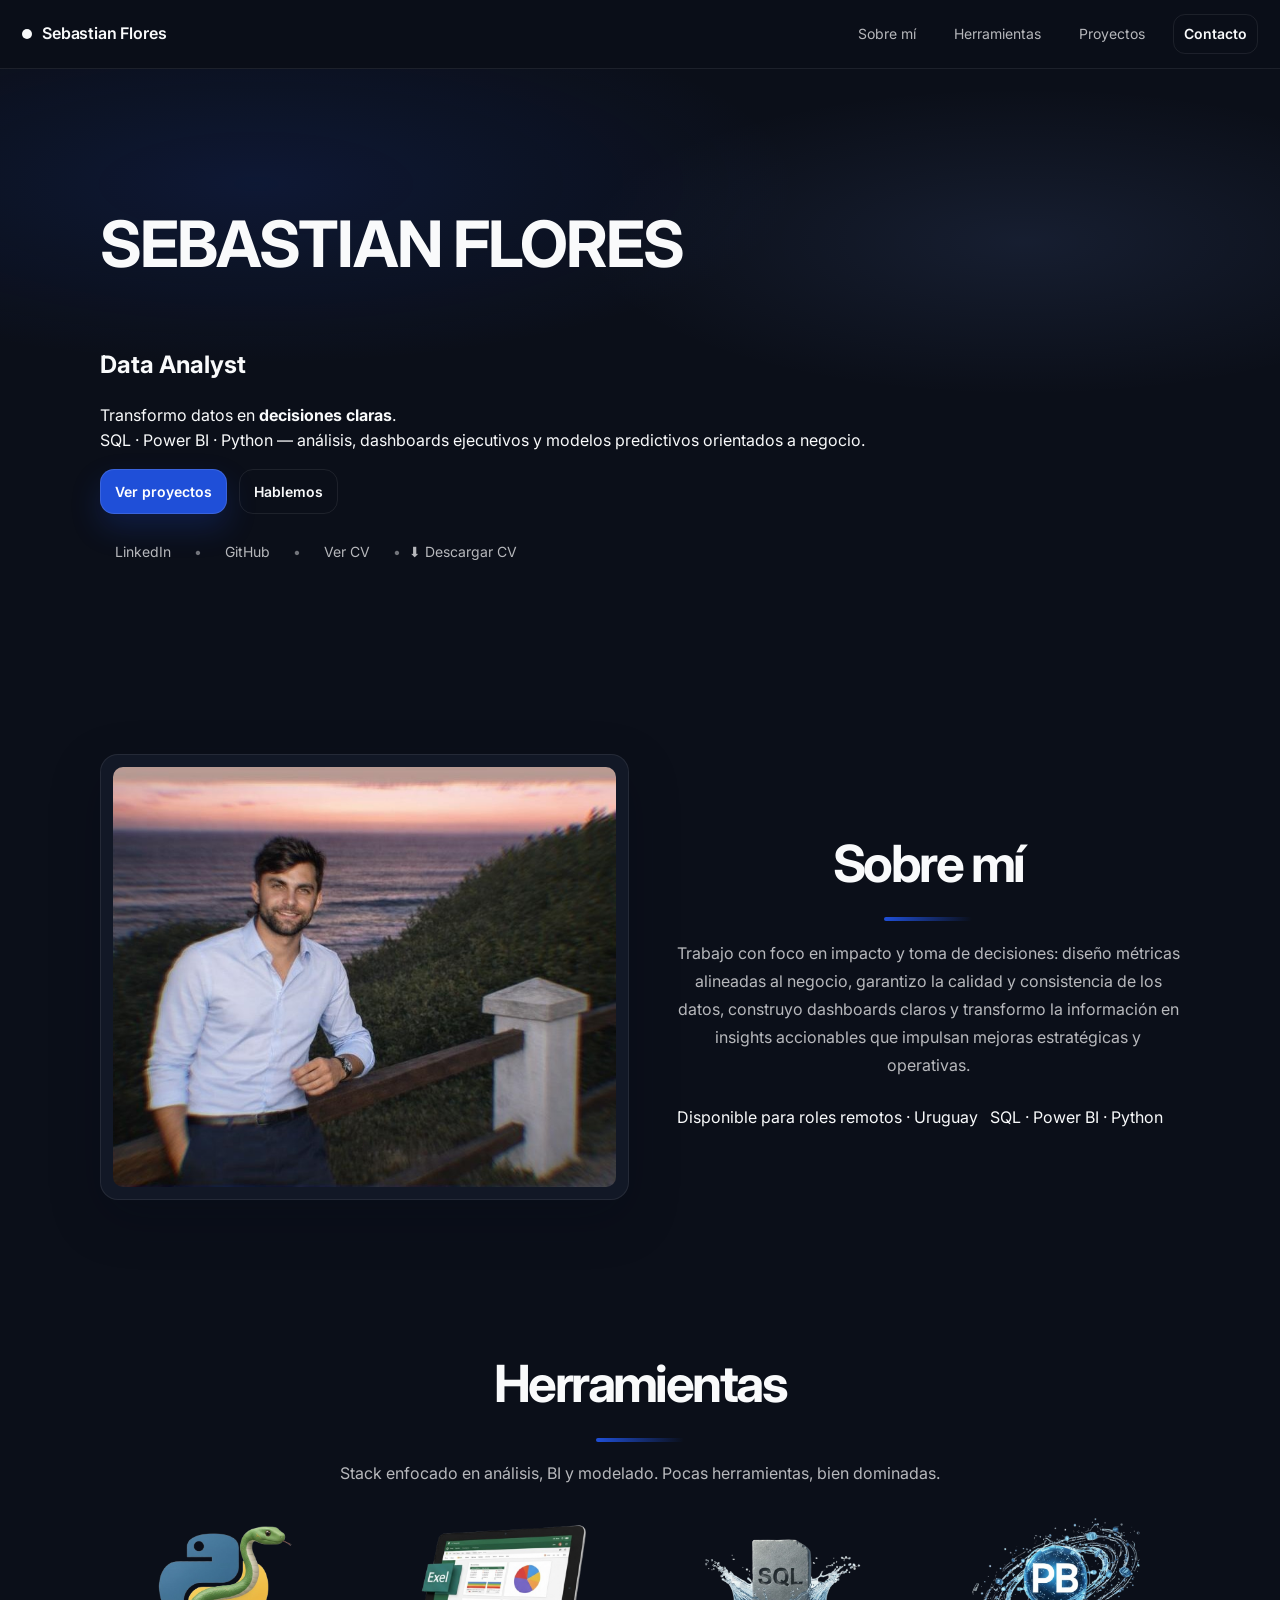
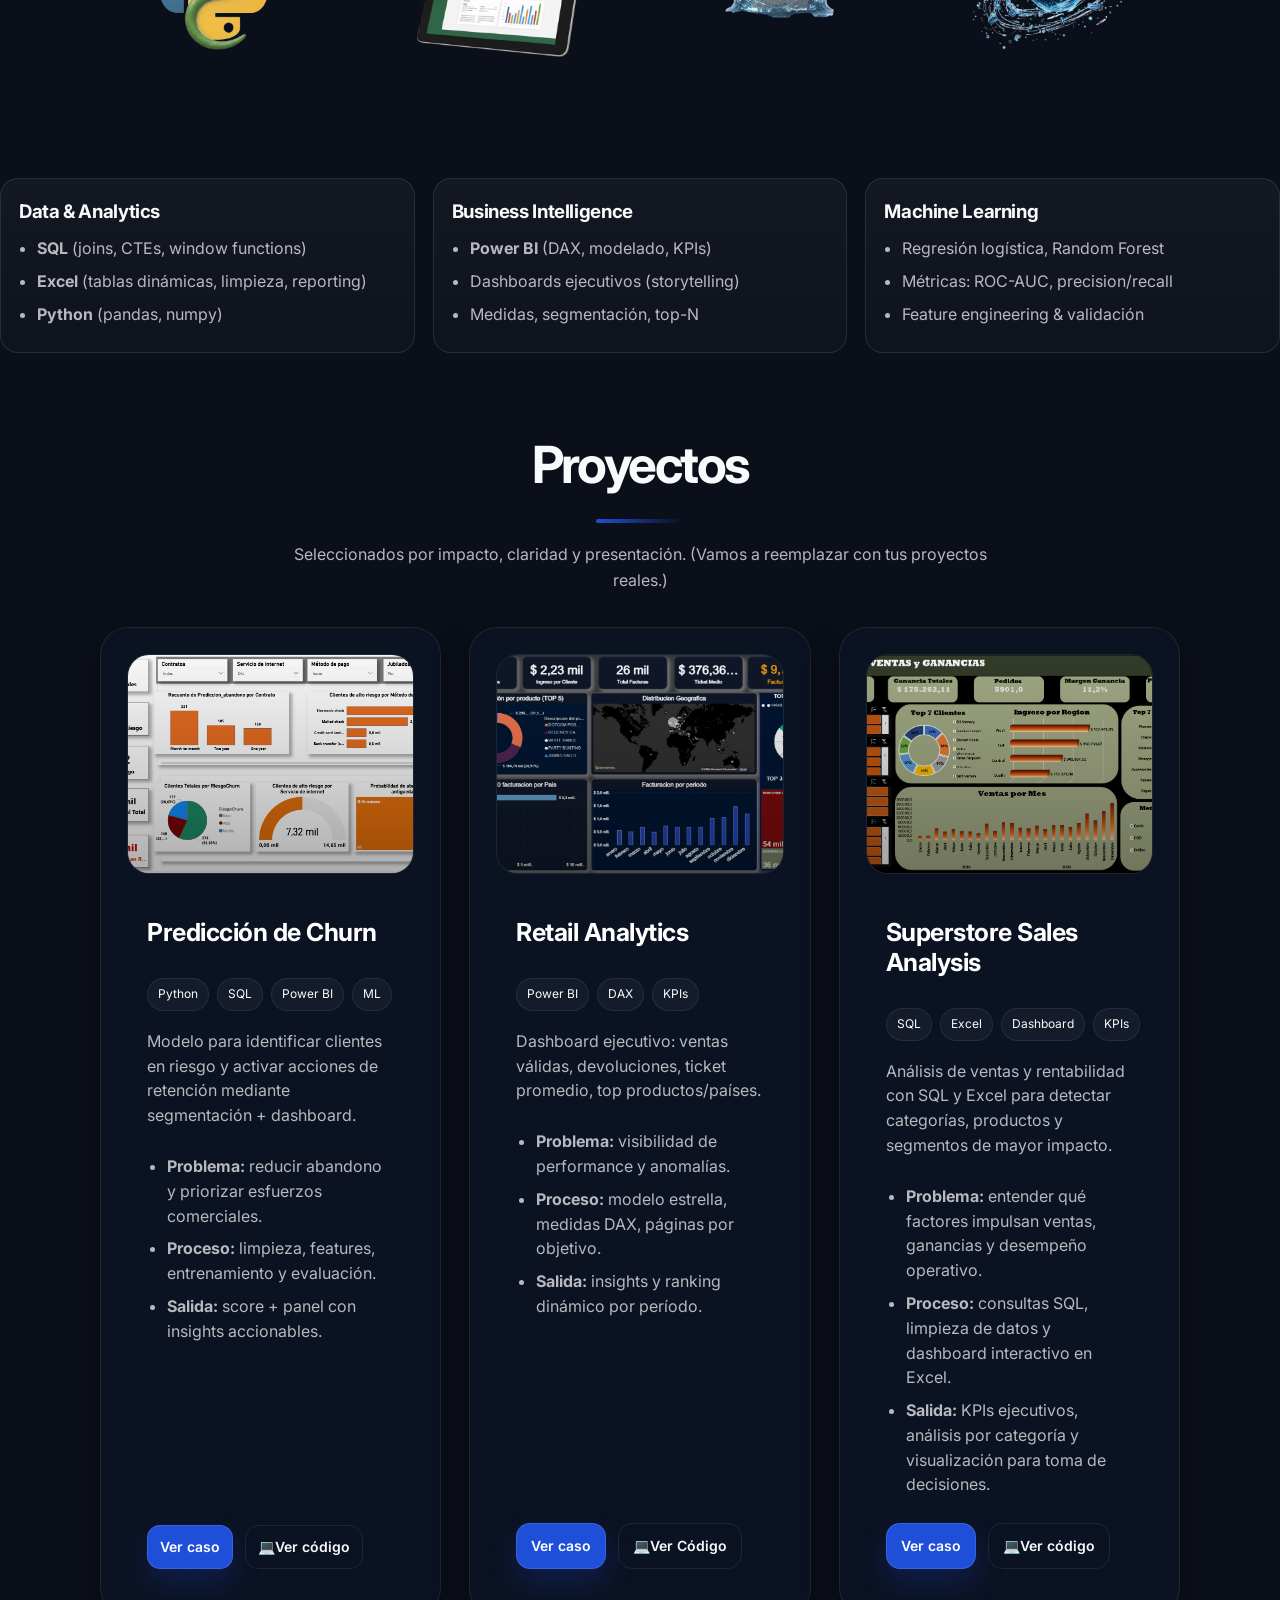
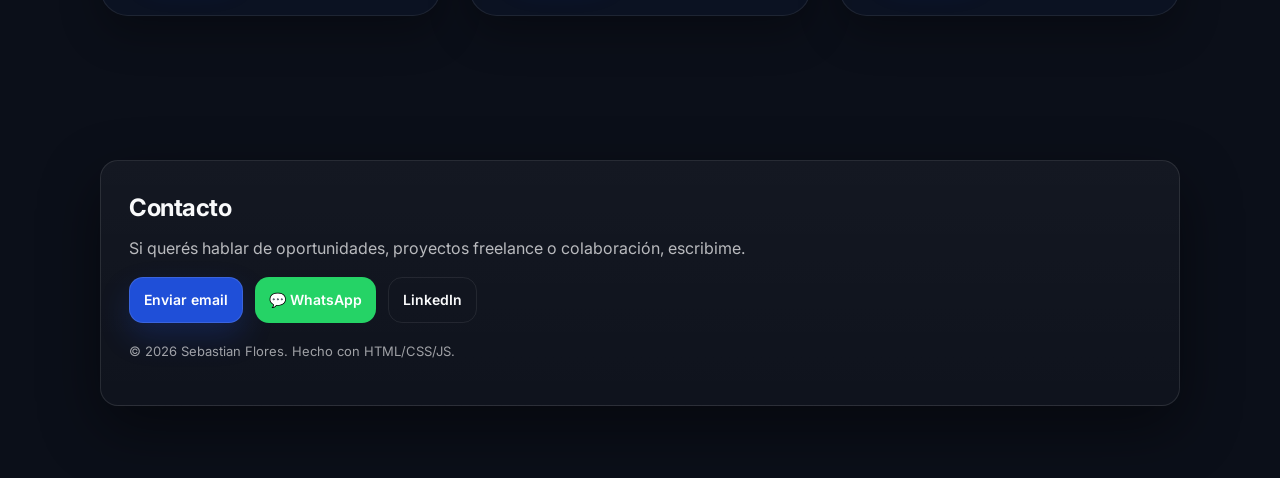
==== commit 5b5fbcd1: "Update index.html" ====
--- a/index.html
+++ b/index.html
@@ -65,7 +65,16 @@
       <span class="dot">•</span>
       <a class="link" href="https://github.com/sebastianflores-data" target="_blank" rel="noreferrer">GitHub</a>
       <span class="dot">•</span>
-      <a class="link" href="#" target="_blank" rel="noreferrer">CV (PDF)</a>
+      <!-- VER CV -->
+      <a class="link" href="assets/cv/Sebastian Souza Flores_CV.pdf" target="_blank">
+       Ver CV
+      </a>
+      <span class="dot">•</span>
+
+      <!-- DESCARGAR CV -->
+      <a class="btn-cv" href="assets/cv/Sebastian Souza Flores_CV.pdf" download>
+      ⬇ Descargar CV
+      </a>
     </div>
   </div>
 </section>
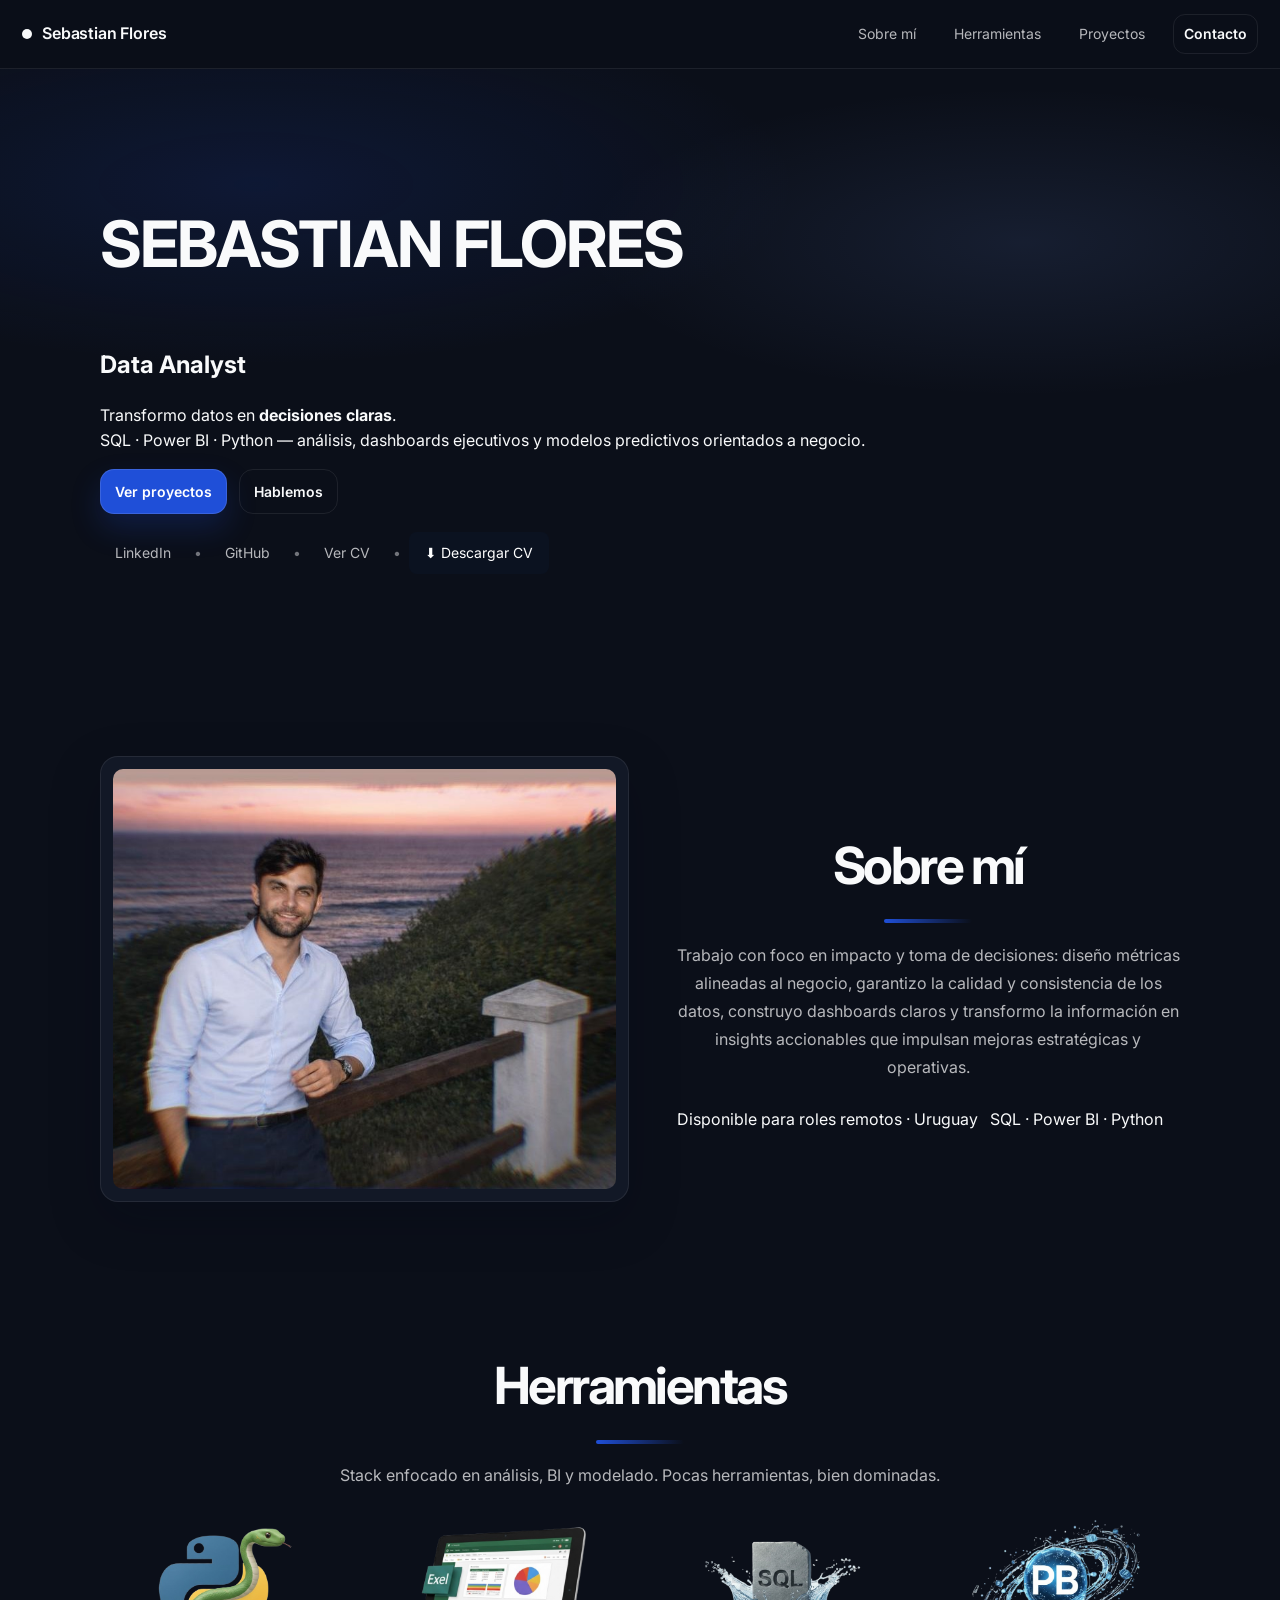
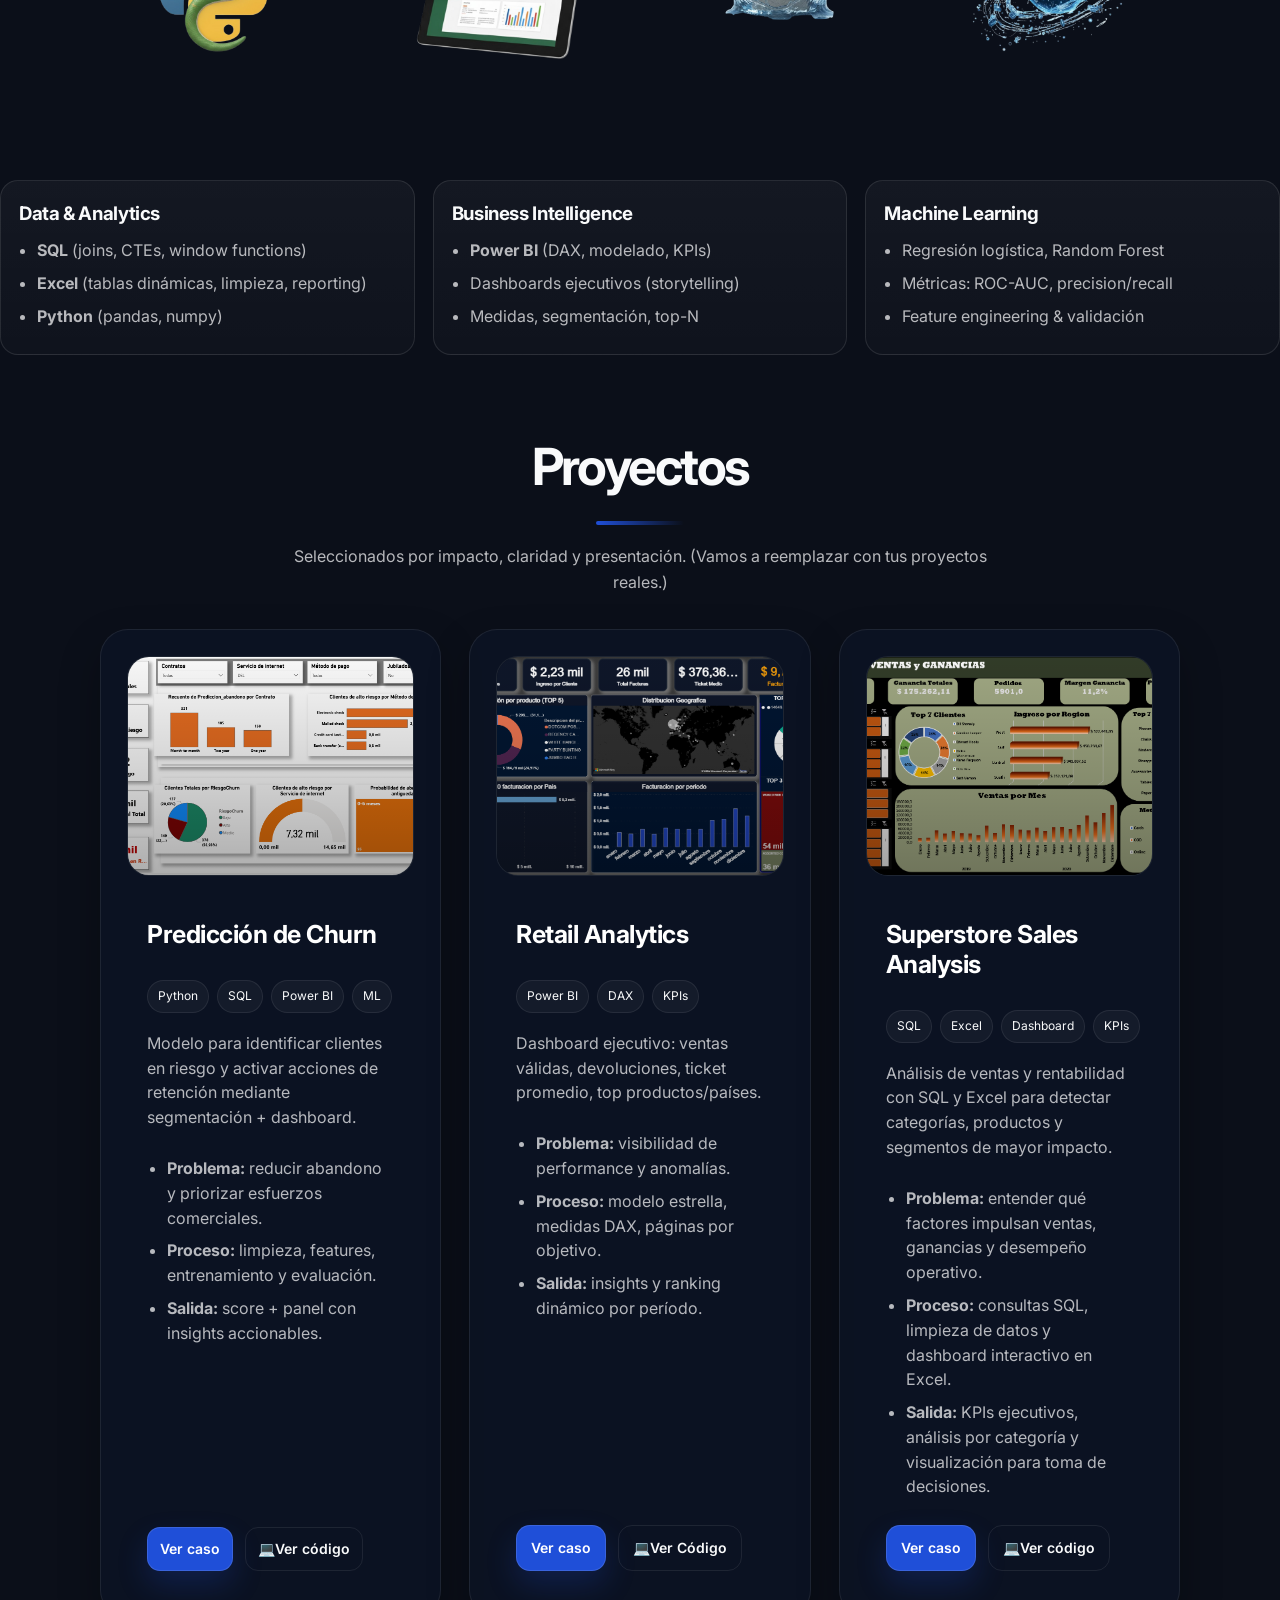
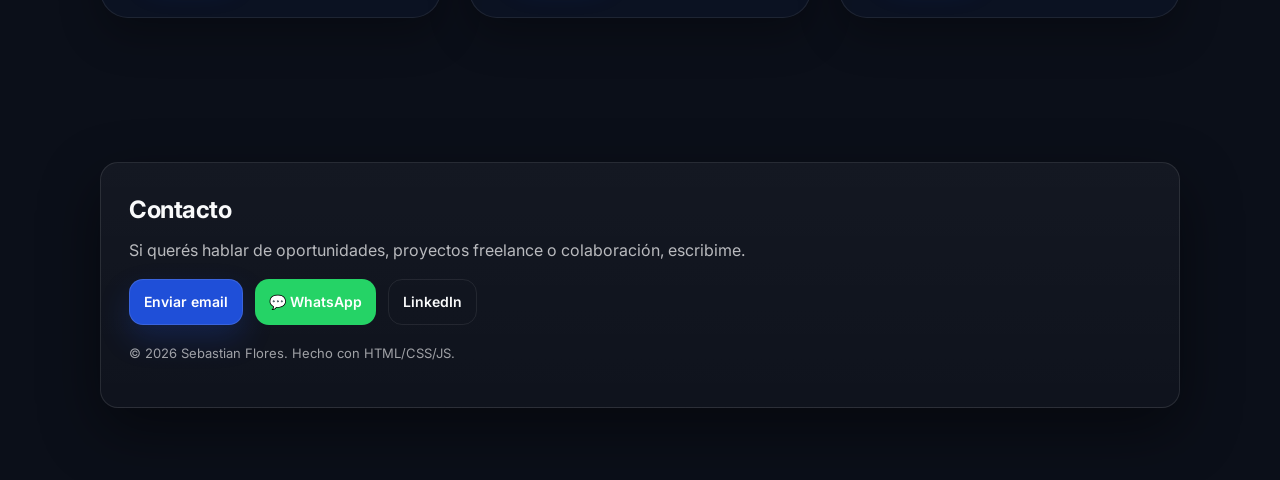
==== commit e6feca5c: "Update index.html" ====
--- a/index.html
+++ b/index.html
@@ -61,7 +61,7 @@
     </div>
 
     <div class="links">
-      <a class="link" href="https://www.linkedin.com/" target="_blank" rel="noreferrer">LinkedIn</a>
+      <a class="link" href="https://www.linkedin.com/in/sebastian-flores-78045b38b/" target="_blank" rel="noreferrer">LinkedIn</a>
       <span class="dot">•</span>
       <a class="link" href="https://github.com/sebastianflores-data" target="_blank" rel="noreferrer">GitHub</a>
       <span class="dot">•</span>
@@ -331,7 +331,7 @@
             </a>  
 
             <a class="btn btn--ghost" 
-            href="https://www.linkedin.com/"
+            href="https://www.linkedin.com/in/sebastian-flores-78045b38b/"
              target="_blank" rel="noreferrer">LinkedIn</a>
           </div>
 
--- a/styles.css
+++ b/styles.css
@@ -1577,3 +1577,16 @@
   box-shadow: 0 8px 25px rgba(79, 103, 255, 0.13);
   transform: translateY(-2px);
 }
+/*---------------Boton CV----------*/
+.btn-cv {
+  background-color: #0b1220;
+  color: white;
+  padding: 10px 16px;
+  border-radius: 8px;
+  text-decoration: none;
+  transition: 0.3s;
+}
+
+.btn-cv:hover {
+  background-color: #1e293b;
+}
